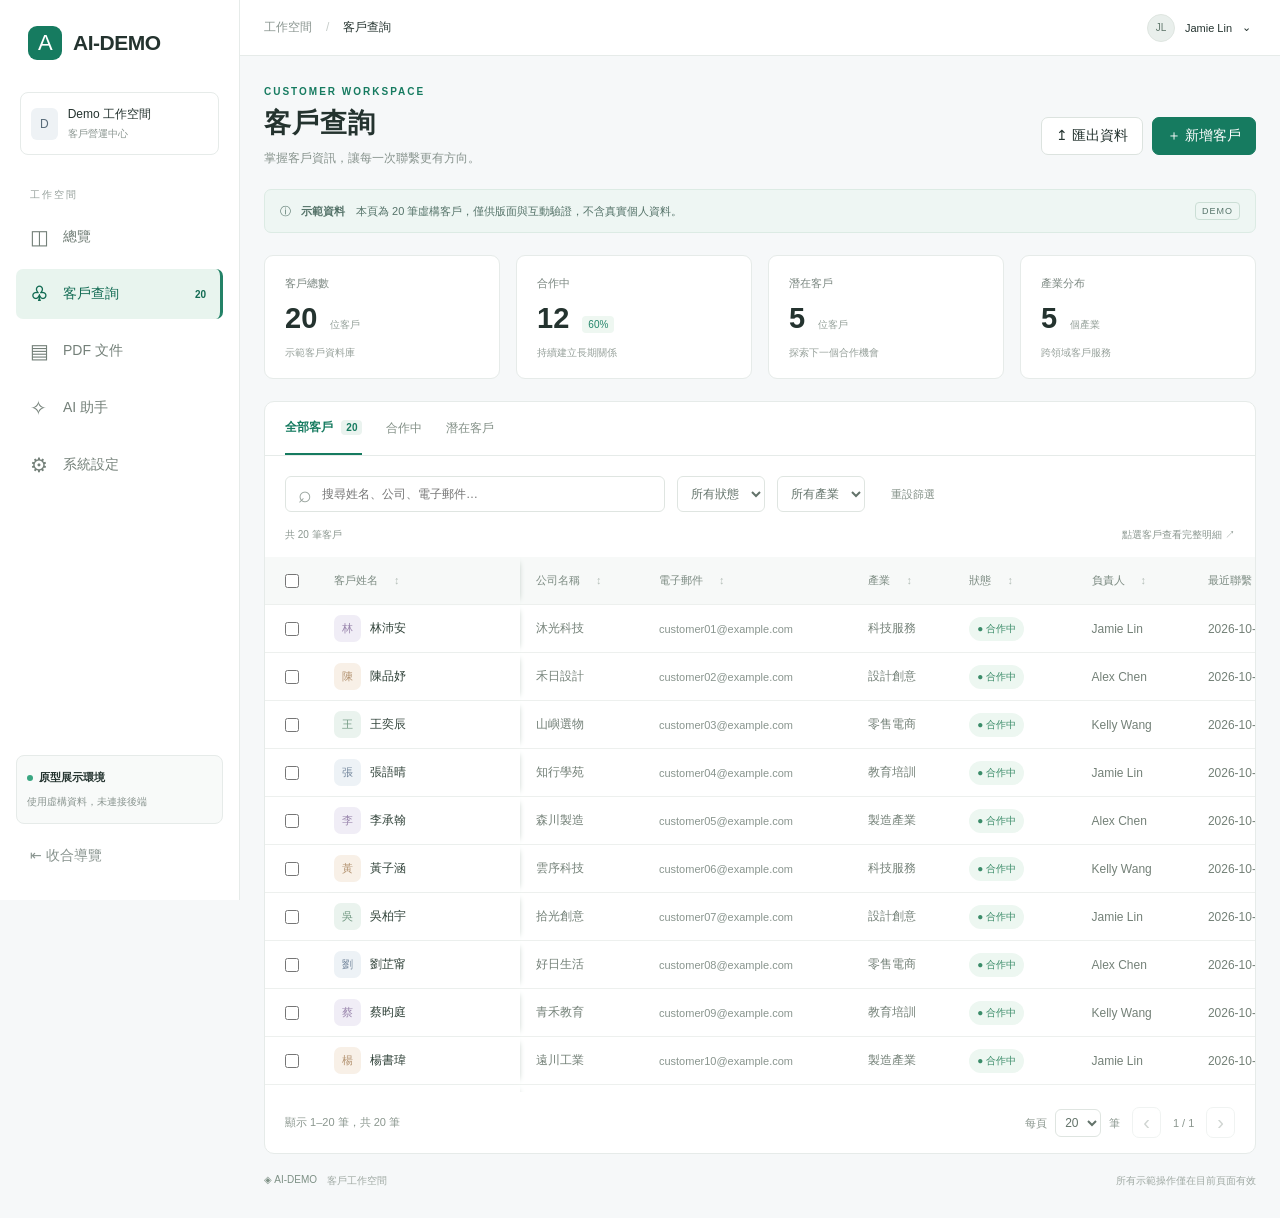
==== index.html @ 4ea50aab "Add AI-DEMO customer workspace" ====
<!doctype html><html lang="zh-Hant"><head><meta charset="UTF-8"><meta name="viewport" content="width=device-width, initial-scale=1"><title>AI-DEMO · 客戶查詢</title><link rel="stylesheet" href="app.css"></head><body>
<a class="skip" href="#main">跳至主要內容</a>
<aside id="sidebar"><a class="brand" href="#"><span class="logo">A</span><b>AI-DEMO</b></a><div class="workspace"><span class="workspace-icon">D</span><span>Demo 工作空間<small>客戶營運中心</small></span></div><p class="nav-label">工作空間</p><nav aria-label="主要功能"><button data-nav="總覽"><span>◫</span><b>總覽</b></button><button data-nav="客戶查詢" class="active" aria-current="page"><span>♧</span><b>客戶查詢</b><small>20</small></button><button data-nav="PDF 文件"><span>▤</span><b>PDF 文件</b></button><button data-nav="AI 助手"><span>✧</span><b>AI 助手</b></button><button data-nav="系統設定"><span>⚙</span><b>系統設定</b></button></nav><div class="side-bottom"><div class="demo-note"><span class="dot"></span><b>原型展示環境</b><p>使用虛構資料，未連接後端</p></div><button id="collapse" aria-label="收合側欄" aria-expanded="true">⇤ <span>收合導覽</span></button></div></aside>
<div class="shell"><header class="toolbar"><div><span class="crumb">工作空間</span><span class="slash">/</span><strong id="current-page">客戶查詢</strong></div><button id="profile" class="profile" aria-label="查看示範帳號"><span class="avatar">JL</span><span>Jamie Lin</span><span>⌄</span></button></header><main id="main" tabindex="-1"><div class="eyebrow">CUSTOMER WORKSPACE</div><section class="page-heading"><div><h1 id="page-title">客戶查詢</h1><p>掌握客戶資訊，讓每一次聯繫更有方向。</p></div><div class="actions"><button id="export">↥ <span>匯出資料</span></button><button class="primary" id="add">＋ 新增客戶</button></div></section>
<div class="notice"><span>ⓘ</span><span><b>示範資料</b>　本頁為 20 筆虛構客戶，僅供版面與互動驗證，不含真實個人資料。</span><span class="badge">DEMO</span></div>
<div id="customer-view"><section class="metrics" aria-label="客戶概況"><div><span>客戶總數</span><strong>20 <small>位客戶</small></strong><p>示範客戶資料庫</p></div><div><span>合作中</span><strong>12 <small class="green">60%</small></strong><p>持續建立長期關係</p></div><div><span>潛在客戶</span><strong>5 <small>位客戶</small></strong><p>探索下一個合作機會</p></div><div><span>產業分布</span><strong>5 <small>個產業</small></strong><p>跨領域客戶服務</p></div></section>
<section class="data-card" aria-label="客戶資料"><div class="tabs" role="tablist" aria-label="客戶分組"><button role="tab" aria-selected="true" data-tab="全部客戶" class="selected">全部客戶 <span>20</span></button><button role="tab" aria-selected="false" data-tab="合作中">合作中</button><button role="tab" aria-selected="false" data-tab="潛在客戶">潛在客戶</button></div><div class="filters"><label class="search"><span>⌕</span><input id="search" type="search" placeholder="搜尋姓名、公司、電子郵件…" aria-label="搜尋客戶"></label><label><span class="sr-only">客戶狀態</span><select id="status"><option value="">所有狀態</option><option>合作中</option><option>潛在客戶</option><option>已暫停</option></select></label><label><span class="sr-only">產業類別</span><select id="industry"><option value="">所有產業</option><option>科技服務</option><option>設計創意</option><option>零售電商</option><option>教育培訓</option><option>製造產業</option></select></label><button id="reset" class="text-button">重設篩選</button></div><div class="result-line"><span id="result-count" role="status"></span><span>點選客戶查看完整明細 ↗</span></div><div class="table-scroll" tabindex="0" role="region" aria-label="可捲動的客戶表格"><table><thead><tr><th class="check"><input id="select-all" type="checkbox" aria-label="選取本頁所有客戶"></th><th class="identity" aria-sort="none"><button data-sort="name">客戶姓名 <span>↕</span></button></th><th aria-sort="none"><button data-sort="company">公司名稱 <span>↕</span></button></th><th aria-sort="none"><button data-sort="email">電子郵件 <span>↕</span></button></th><th aria-sort="none"><button data-sort="industry">產業 <span>↕</span></button></th><th aria-sort="none"><button data-sort="status">狀態 <span>↕</span></button></th><th aria-sort="none"><button data-sort="owner">負責人 <span>↕</span></button></th><th aria-sort="none"><button data-sort="date">最近聯繫 <span>↕</span></button></th></tr></thead><tbody id="rows"></tbody></table></div><footer class="pagination"><span id="page-info"></span><div><label>每頁 <select id="page-size"><option>20</option><option>10</option><option>5</option></select> 筆</label><button id="prev" aria-label="上一頁">‹</button><span id="page-number"></span><button id="next" aria-label="下一頁">›</button></div></footer></section><p class="footnote"><span>◈ AI-DEMO</span> 客戶工作空間 <span>所有示範操作僅在目前頁面有效</span></p></div><section id="other-view" hidden><h2 id="other-title"></h2><p>此功能尚未實作或連接服務。請切換「客戶查詢」體驗資料表格原型。</p></section></main></div>
<dialog id="detail" class="drawer" aria-labelledby="detail-title"><div class="drawer-head"><span>客戶明細 · 虛構資料</span><button data-close="detail" aria-label="關閉客戶明細">✕</button></div><div id="detail-content"></div><div class="drawer-bottom"><button data-close="detail">關閉明細</button><span>唯讀預覽 · 未連接後端</span></div></dialog>
<dialog id="message" aria-labelledby="message-title"><h2 id="message-title"></h2><p id="message-body"></p><button class="primary" data-close="message">知道了</button></dialog><script src="app.js"></script></body></html>
---- app.css ----
:root{font-family:Inter,"Segoe UI","Microsoft JhengHei",sans-serif;color:#24332f;background:#f6f8f9;font-size:14px;--green:#167b60;--border:#e6ebe9}*{box-sizing:border-box}body{margin:0}button,input,select{font:inherit}button,a,input,select{outline-offset:4px}button{cursor:pointer;background:white;border:1px solid #dce3df;border-radius:7px;padding:9px 14px;color:inherit}button:hover{background:#f0f5f3}button:disabled{opacity:.4;cursor:default}a{color:inherit;text-decoration:none}#sidebar{width:240px;position:fixed;inset:0 auto 0 0;background:#fff;border-right:1px solid var(--border);display:flex;flex-direction:column;padding:26px 16px;z-index:5}.brand{display:flex;align-items:center;gap:11px;padding:0 12px;font-size:21px;letter-spacing:-.5px}.logo{background:var(--green);color:white;border-radius:9px;width:34px;height:34px;display:grid;place-items:center;font-size:22px}.workspace{display:flex;gap:10px;align-items:center;margin:32px 4px 23px;padding:13px 10px;border:1px solid var(--border);border-radius:8px;font-size:12px}.workspace-icon{background:#eef2f5;padding:9px;border-radius:6px;color:#596c7a}.workspace small{display:block;color:#8a9590;font-size:10px;margin-top:4px}.nav-label{font-size:10px;letter-spacing:2px;color:#96a09c;padding-left:14px}nav{display:grid;gap:7px}nav button{display:flex;align-items:center;gap:13px;text-align:left;border:0;padding:13px 14px;color:#748079;background:none}nav button span{font-size:20px;width:20px}nav b{font-weight:500}nav small{margin-left:auto;font-size:10px}nav .active{color:#126b53;background:#e8f4ee;font-weight:600;border-right:3px solid #238267}.side-bottom{margin-top:auto}.demo-note{background:#f8faf9;border:1px solid var(--border);border-radius:8px;padding:14px 10px;font-size:11px}.demo-note p{font-size:10px;color:#8a9590;margin-bottom:0}.dot{display:inline-block;width:6px;height:6px;border-radius:50%;background:#39a681;margin-right:6px}#collapse{border:0;color:#8a9590;margin-top:14px;width:100%;text-align:left;background:none}.shell{margin-left:240px;min-width:0}.toolbar{height:56px;background:#fff;border-bottom:1px solid var(--border);display:flex;align-items:center;justify-content:space-between;padding:0 24px;font-size:12px}.crumb{color:#8b9691}.slash{padding:0 14px;color:#c7cdca}.toolbar strong{font-weight:500}.profile{display:flex;align-items:center;gap:10px;border:0;padding:5px;font-size:11px}.avatar{background:#e9efec;border:1px solid #dfe6e1;color:#647a6f;border-radius:50%;width:28px;height:28px;display:inline-grid;place-items:center;font-size:10px}main{padding:30px 24px 20px;max-width:1800px;margin:auto;min-width:0}.eyebrow{font-size:10px;color:var(--green);letter-spacing:2px;font-weight:650}.page-heading{display:flex;justify-content:space-between;align-items:center;margin:8px 0 22px;gap:16px}h1{font-size:27px;letter-spacing:1px;margin:0 0 9px;font-weight:650}.page-heading p{color:#87938d;font-size:12px;margin:0}.actions{display:flex;gap:9px;white-space:nowrap}.primary{background:var(--green);color:#fff;border-color:var(--green)}.primary:hover{background:#11674f}.notice{background:#eef6f3;color:#557369;border:1px solid #dcebe4;border-radius:7px;padding:12px 15px;display:flex;gap:10px;align-items:center;font-size:11px}.badge{margin-left:auto;font-size:9px;border:1px solid #cbded5;padding:3px 6px;border-radius:4px;letter-spacing:1px}.metrics{display:grid;grid-template-columns:repeat(4,minmax(0,1fr));gap:16px;margin:22px 0}.metrics>div{background:white;border:1px solid var(--border);border-radius:9px;padding:18px 20px}.metrics>div>span{color:#7c8882;font-size:11px}.metrics strong{display:block;font-size:29px;font-weight:600;margin:11px 0}.metrics small{font-size:10px;font-weight:400;color:#94a099;margin-left:5px}.metrics .green{color:#24856a;background:#eef7f1;border-radius:4px;padding:3px 6px}.metrics p{font-size:10px;color:#97a19b;margin:0}.data-card{background:#fff;border:1px solid var(--border);border-radius:10px;overflow:hidden;min-width:0}.tabs{display:flex;border-bottom:1px solid var(--border);gap:24px;padding:0 20px}.tabs button{border:0;border-radius:0;background:none;padding:17px 0;color:#839087;font-size:12px}.tabs .selected{color:var(--green);border-bottom:2px solid var(--green);font-weight:600}.tabs span{font-size:10px;background:#eaf3ef;padding:2px 5px;border-radius:4px;margin-left:5px}.filters{display:flex;gap:12px;padding:20px 20px 12px;flex-wrap:wrap}.search{display:flex;align-items:center;gap:10px;border:1px solid #dfe5e1;border-radius:6px;padding:0 12px;flex:1;min-width:180px;max-width:380px}.search span{font-size:23px;color:#98a39d}.search input{border:0;min-width:0;width:100%;padding:10px 0;font-size:12px;background:transparent}select{padding:9px;border:1px solid #dfe5e1;border-radius:6px;background:white;color:#63736a;font-size:12px}.text-button{border:0;color:#849188;font-size:11px}.result-line{display:flex;justify-content:space-between;padding:4px 20px 15px;color:#8b9790;font-size:10px;gap:12px}.table-scroll{overflow:auto;max-height:535px;isolation:isolate}table{width:100%;border-collapse:separate;border-spacing:0;white-space:nowrap;text-align:left;font-size:12px;min-width:1050px}th{background:#f7f9f8;position:sticky;top:0;z-index:2;font-size:11px;font-weight:500;color:#7c8b82}th,td{height:48px;border-bottom:1px solid #edf0ee;padding:0 16px}th button{border:0;background:none;padding:0;font-size:11px;color:inherit}th button span{margin-left:13px;color:#b5bfb9}.check{width:46px;padding:0 16px;position:sticky;left:0;background:white;z-index:1}.identity{position:sticky;left:46px;z-index:1;background:#fff;min-width:160px;box-shadow:4px 0 6px -6px #99aba1}th.check,th.identity{background:#f7f9f8;z-index:3}input[type=checkbox]{accent-color:var(--green);width:14px;height:14px;cursor:pointer}td{color:#748178}td .customer{border:0;background:none;padding:0;display:flex;align-items:center;gap:9px;font-size:12px;color:#304239}.initial{width:27px;height:27px;display:inline-grid;place-items:center;border-radius:7px;background:#edf2f6;color:#72859b;font-size:11px}.tone1{background:#f0edf6;color:#9985ac}.tone2{background:#f8f0e7;color:#b49472}.tone3{background:#eaf3ee;color:#729983}.status{display:inline-block;background:#edf7f1;color:#3b8c69;font-size:10px;border-radius:20px;padding:5px 8px}.status.potential{background:#eef3fa;color:#6487b8}.status.paused{background:#f1f2f3;color:#8b9297}tbody tr{cursor:pointer}tbody tr:hover td,tbody tr.chosen td{background:#f3f8f5}td.email{color:#89958e;font-size:11px}.pagination{display:flex;justify-content:space-between;align-items:center;padding:15px 20px;font-size:11px;color:#8b978f;gap:12px}.pagination>div{display:flex;align-items:center;gap:12px}.pagination button{padding:3px 10px;font-size:20px}.pagination select{padding:5px;margin:0 5px}.footnote{font-size:10px;color:#a0aaa4;display:flex;gap:10px;margin-top:20px}.footnote span:last-child{margin-left:auto}.footnote span:first-child{color:#7e9186}dialog{border:1px solid var(--border);border-radius:12px;padding:28px;max-width:calc(100vw - 24px);color:#304239;box-shadow:0 20px 80px #1b342c22}dialog::backdrop{background:#142e2440}#message{width:440px}#message p{line-height:1.8;color:#7c8b82}.drawer{position:fixed;inset:0 0 0 auto;width:420px;height:100dvh;max-height:100dvh;max-width:100vw;margin:0;border-radius:0;padding:0}.drawer-head{padding:20px 24px;border-bottom:1px solid var(--border);display:flex;justify-content:space-between;align-items:center;color:#8b978f;font-size:12px}.drawer-head button{border:0}#detail-content{padding:30px 24px}.large-initial{font-size:25px;width:60px;height:60px;border-radius:14px;background:#e9f4ed;color:var(--green);display:grid;place-items:center}.drawer h2{margin-bottom:8px}.drawer dl{margin-top:30px}.drawer dt{font-size:11px;color:#98a39d;margin-top:22px}.drawer dd{margin:7px 0;overflow-wrap:anywhere}.drawer-bottom{padding:20px 24px;border-top:1px solid var(--border);display:flex;align-items:center;gap:15px;font-size:10px;color:#8b978f}#other-view{margin-top:24px;background:white;border:1px solid var(--border);padding:28px;border-radius:10px}.sr-only{position:absolute;width:1px;height:1px;overflow:hidden;clip:rect(0,0,0,0)}.skip{position:fixed;top:-60px;z-index:20;background:#fff;padding:10px}.skip:focus{top:0}body.collapsed #sidebar{width:64px;padding:26px 8px}body.collapsed .shell{margin-left:64px}body.collapsed .brand{padding:0 7px}body.collapsed .brand b,body.collapsed .workspace,body.collapsed .nav-label,body.collapsed nav b,body.collapsed nav small,body.collapsed .demo-note,body.collapsed #collapse span{display:none}body.collapsed nav{margin-top:36px}body.collapsed nav button{padding:12px}body.collapsed #collapse{padding:10px}@media(max-width:850px){.metrics{gap:10px}.metrics>div{padding:14px}.page-heading{align-items:flex-start;flex-direction:column}}@media(max-width:650px){#sidebar{width:64px;padding:20px 8px}.shell{margin-left:64px}.brand{padding:0 7px}.brand b,.workspace,.nav-label,nav b,nav small,.demo-note,#collapse{display:none}nav{margin-top:36px}nav button{padding:12px}.toolbar{padding:0 16px}.profile>span:not(.avatar){display:none}main{padding:24px 16px}.metrics{grid-template-columns:repeat(2,minmax(0,1fr))}.metrics strong{font-size:25px}.notice{align-items:flex-start;line-height:1.7}.badge{display:none}.filters{padding:16px;gap:12px}.search{flex-basis:100%;max-width:none}.filters select{max-width:100%}.result-line{padding:0 16px 12px}.result-line>span:last-child{display:none}.pagination{align-items:flex-start;flex-direction:column;padding:14px 16px}.pagination>div{gap:7px}.tabs{gap:16px;padding:0 16px}.footnote{flex-wrap:wrap;line-height:1.7}.footnote span:last-child{margin-left:0}.crumb,.slash{display:none}h1{font-size:24px}.page-heading p{line-height:1.7}.actions button{font-size:12px}} 

[hidden]{display:none!important}:focus-visible{outline:2px solid #167b60;outline-offset:3px}
/* End of stylesheet. */
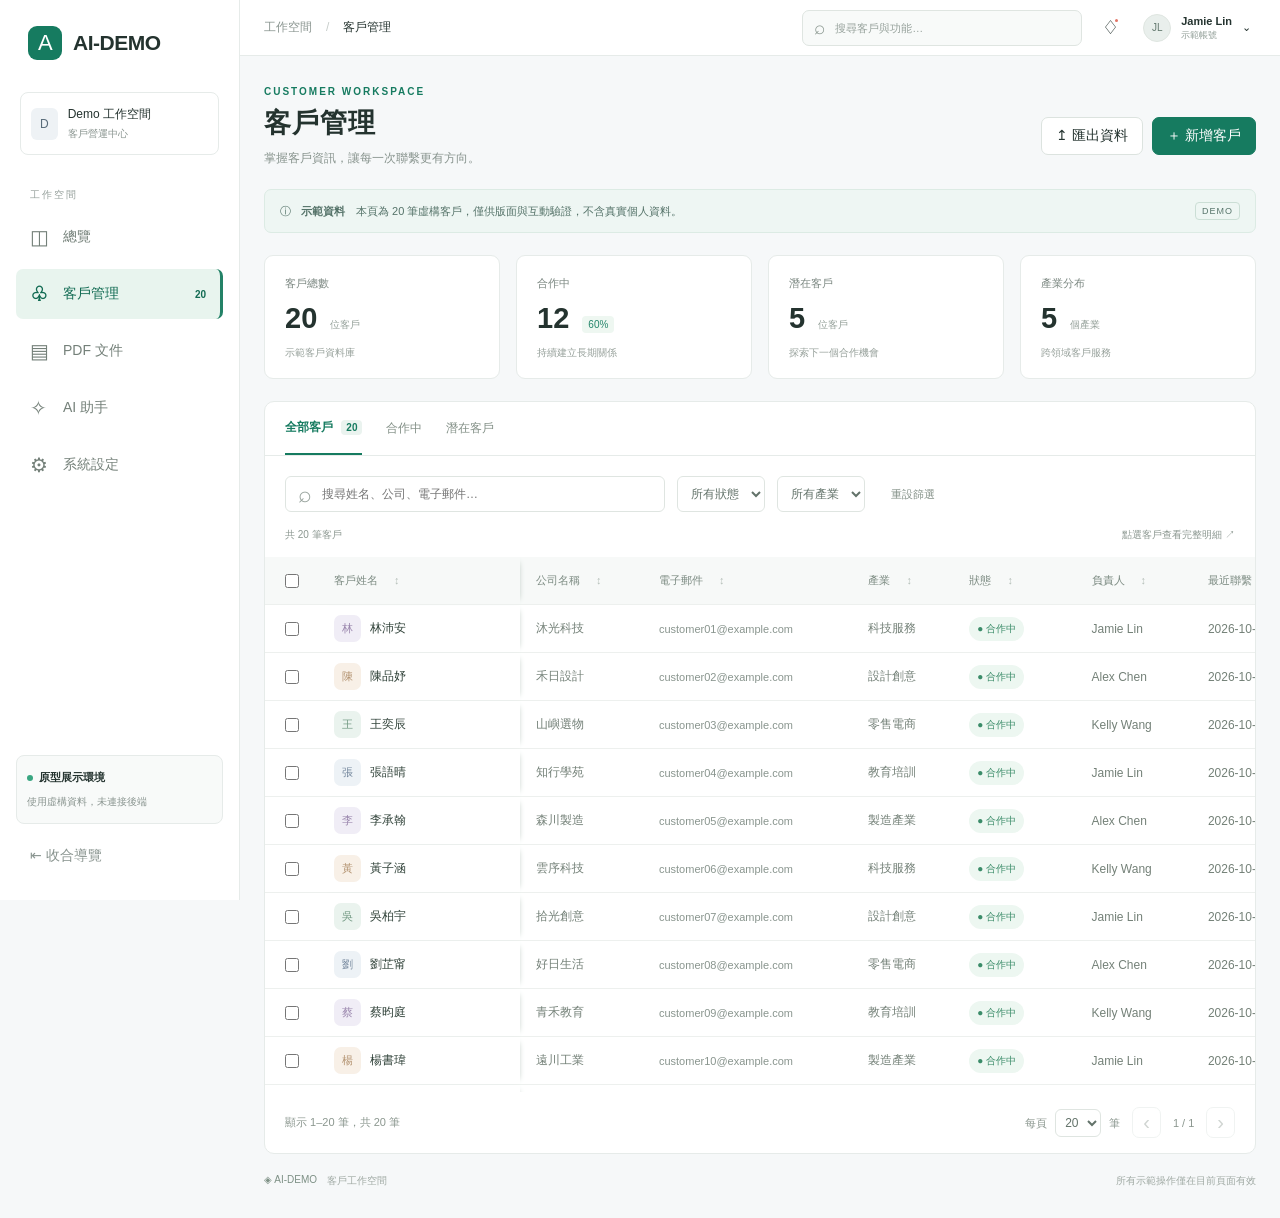
==== commit b4f7c388: "Add customer management toolbar and navigation" ====
--- a/index.html
+++ b/index.html
@@ -1,9 +1,9 @@
-<!doctype html><html lang="zh-Hant"><head><meta charset="UTF-8"><meta name="viewport" content="width=device-width, initial-scale=1"><title>AI-DEMO · 客戶查詢</title><link rel="stylesheet" href="app.css"></head><body>
+<!doctype html><html lang="zh-Hant"><head><meta charset="UTF-8"><meta name="viewport" content="width=device-width, initial-scale=1"><title>AI-DEMO · 客戶管理</title><link rel="stylesheet" href="app.css"></head><body>
 <a class="skip" href="#main">跳至主要內容</a>
-<aside id="sidebar"><a class="brand" href="#"><span class="logo">A</span><b>AI-DEMO</b></a><div class="workspace"><span class="workspace-icon">D</span><span>Demo 工作空間<small>客戶營運中心</small></span></div><p class="nav-label">工作空間</p><nav aria-label="主要功能"><button data-nav="總覽"><span>◫</span><b>總覽</b></button><button data-nav="客戶查詢" class="active" aria-current="page"><span>♧</span><b>客戶查詢</b><small>20</small></button><button data-nav="PDF 文件"><span>▤</span><b>PDF 文件</b></button><button data-nav="AI 助手"><span>✧</span><b>AI 助手</b></button><button data-nav="系統設定"><span>⚙</span><b>系統設定</b></button></nav><div class="side-bottom"><div class="demo-note"><span class="dot"></span><b>原型展示環境</b><p>使用虛構資料，未連接後端</p></div><button id="collapse" aria-label="收合側欄" aria-expanded="true">⇤ <span>收合導覽</span></button></div></aside>
-<div class="shell"><header class="toolbar"><div><span class="crumb">工作空間</span><span class="slash">/</span><strong id="current-page">客戶查詢</strong></div><button id="profile" class="profile" aria-label="查看示範帳號"><span class="avatar">JL</span><span>Jamie Lin</span><span>⌄</span></button></header><main id="main" tabindex="-1"><div class="eyebrow">CUSTOMER WORKSPACE</div><section class="page-heading"><div><h1 id="page-title">客戶查詢</h1><p>掌握客戶資訊，讓每一次聯繫更有方向。</p></div><div class="actions"><button id="export">↥ <span>匯出資料</span></button><button class="primary" id="add">＋ 新增客戶</button></div></section>
+<aside id="sidebar"><a class="brand" href="#"><span class="logo">A</span><b>AI-DEMO</b></a><div class="workspace"><span class="workspace-icon">D</span><span>Demo 工作空間<small>客戶營運中心</small></span></div><p class="nav-label">工作空間</p><nav aria-label="主要功能"><button data-nav="總覽"><span>◫</span><b>總覽</b></button><button data-nav="客戶管理" class="active" aria-current="page"><span>♧</span><b>客戶管理</b><small>20</small></button><button data-nav="PDF 文件"><span>▤</span><b>PDF 文件</b></button><button data-nav="AI 助手"><span>✧</span><b>AI 助手</b></button><button data-nav="系統設定"><span>⚙</span><b>系統設定</b></button></nav><div class="side-bottom"><div class="demo-note"><span class="dot"></span><b>原型展示環境</b><p>使用虛構資料，未連接後端</p></div><button id="collapse" aria-label="收合側欄" aria-expanded="true">⇤ <span>收合導覽</span></button></div></aside>
+<div class="shell"><header class="toolbar"><div class="toolbar-context"><span class="crumb">工作空間</span><span class="slash">/</span><strong id="current-page">客戶管理</strong></div><div class="toolbar-tools"><form id="global-search" role="search"><label class="global-search"><span aria-hidden="true">⌕</span><input id="global-search-input" type="search" placeholder="搜尋客戶與功能…" aria-label="全域搜尋"></label></form><button id="notifications" class="icon-button" aria-label="查看示範通知" title="通知"><span aria-hidden="true">♢</span><i aria-hidden="true"></i></button><button id="profile" class="profile" aria-label="查看示範帳號"><span class="avatar">JL</span><span class="profile-copy"><b>Jamie Lin</b><small>示範帳號</small></span><span aria-hidden="true">⌄</span></button></div></header><main id="main" tabindex="-1"><div class="eyebrow">CUSTOMER WORKSPACE</div><section class="page-heading"><div><h1 id="page-title">客戶管理</h1><p>掌握客戶資訊，讓每一次聯繫更有方向。</p></div><div class="actions"><button id="export">↥ <span>匯出資料</span></button><button class="primary" id="add">＋ 新增客戶</button></div></section>
 <div class="notice"><span>ⓘ</span><span><b>示範資料</b>　本頁為 20 筆虛構客戶，僅供版面與互動驗證，不含真實個人資料。</span><span class="badge">DEMO</span></div>
 <div id="customer-view"><section class="metrics" aria-label="客戶概況"><div><span>客戶總數</span><strong>20 <small>位客戶</small></strong><p>示範客戶資料庫</p></div><div><span>合作中</span><strong>12 <small class="green">60%</small></strong><p>持續建立長期關係</p></div><div><span>潛在客戶</span><strong>5 <small>位客戶</small></strong><p>探索下一個合作機會</p></div><div><span>產業分布</span><strong>5 <small>個產業</small></strong><p>跨領域客戶服務</p></div></section>
-<section class="data-card" aria-label="客戶資料"><div class="tabs" role="tablist" aria-label="客戶分組"><button role="tab" aria-selected="true" data-tab="全部客戶" class="selected">全部客戶 <span>20</span></button><button role="tab" aria-selected="false" data-tab="合作中">合作中</button><button role="tab" aria-selected="false" data-tab="潛在客戶">潛在客戶</button></div><div class="filters"><label class="search"><span>⌕</span><input id="search" type="search" placeholder="搜尋姓名、公司、電子郵件…" aria-label="搜尋客戶"></label><label><span class="sr-only">客戶狀態</span><select id="status"><option value="">所有狀態</option><option>合作中</option><option>潛在客戶</option><option>已暫停</option></select></label><label><span class="sr-only">產業類別</span><select id="industry"><option value="">所有產業</option><option>科技服務</option><option>設計創意</option><option>零售電商</option><option>教育培訓</option><option>製造產業</option></select></label><button id="reset" class="text-button">重設篩選</button></div><div class="result-line"><span id="result-count" role="status"></span><span>點選客戶查看完整明細 ↗</span></div><div class="table-scroll" tabindex="0" role="region" aria-label="可捲動的客戶表格"><table><thead><tr><th class="check"><input id="select-all" type="checkbox" aria-label="選取本頁所有客戶"></th><th class="identity" aria-sort="none"><button data-sort="name">客戶姓名 <span>↕</span></button></th><th aria-sort="none"><button data-sort="company">公司名稱 <span>↕</span></button></th><th aria-sort="none"><button data-sort="email">電子郵件 <span>↕</span></button></th><th aria-sort="none"><button data-sort="industry">產業 <span>↕</span></button></th><th aria-sort="none"><button data-sort="status">狀態 <span>↕</span></button></th><th aria-sort="none"><button data-sort="owner">負責人 <span>↕</span></button></th><th aria-sort="none"><button data-sort="date">最近聯繫 <span>↕</span></button></th></tr></thead><tbody id="rows"></tbody></table></div><footer class="pagination"><span id="page-info"></span><div><label>每頁 <select id="page-size"><option>20</option><option>10</option><option>5</option></select> 筆</label><button id="prev" aria-label="上一頁">‹</button><span id="page-number"></span><button id="next" aria-label="下一頁">›</button></div></footer></section><p class="footnote"><span>◈ AI-DEMO</span> 客戶工作空間 <span>所有示範操作僅在目前頁面有效</span></p></div><section id="other-view" hidden><h2 id="other-title"></h2><p>此功能尚未實作或連接服務。請切換「客戶查詢」體驗資料表格原型。</p></section></main></div>
+<section class="data-card" aria-label="客戶資料"><div class="tabs" role="tablist" aria-label="客戶分組"><button role="tab" aria-selected="true" data-tab="全部客戶" class="selected">全部客戶 <span>20</span></button><button role="tab" aria-selected="false" data-tab="合作中">合作中</button><button role="tab" aria-selected="false" data-tab="潛在客戶">潛在客戶</button></div><div class="filters"><label class="search"><span>⌕</span><input id="search" type="search" placeholder="搜尋姓名、公司、電子郵件…" aria-label="搜尋客戶"></label><label><span class="sr-only">客戶狀態</span><select id="status"><option value="">所有狀態</option><option>合作中</option><option>潛在客戶</option><option>已暫停</option></select></label><label><span class="sr-only">產業類別</span><select id="industry"><option value="">所有產業</option><option>科技服務</option><option>設計創意</option><option>零售電商</option><option>教育培訓</option><option>製造產業</option></select></label><button id="reset" class="text-button">重設篩選</button></div><div class="result-line"><span id="result-count" role="status"></span><span>點選客戶查看完整明細 ↗</span></div><div class="table-scroll" tabindex="0" role="region" aria-label="可捲動的客戶表格"><table><thead><tr><th class="check"><input id="select-all" type="checkbox" aria-label="選取本頁所有客戶"></th><th class="identity" aria-sort="none"><button data-sort="name">客戶姓名 <span>↕</span></button></th><th aria-sort="none"><button data-sort="company">公司名稱 <span>↕</span></button></th><th aria-sort="none"><button data-sort="email">電子郵件 <span>↕</span></button></th><th aria-sort="none"><button data-sort="industry">產業 <span>↕</span></button></th><th aria-sort="none"><button data-sort="status">狀態 <span>↕</span></button></th><th aria-sort="none"><button data-sort="owner">負責人 <span>↕</span></button></th><th aria-sort="none"><button data-sort="date">最近聯繫 <span>↕</span></button></th></tr></thead><tbody id="rows"></tbody></table></div><footer class="pagination"><span id="page-info"></span><div><label>每頁 <select id="page-size"><option>20</option><option>10</option><option>5</option></select> 筆</label><button id="prev" aria-label="上一頁">‹</button><span id="page-number"></span><button id="next" aria-label="下一頁">›</button></div></footer></section><p class="footnote"><span>◈ AI-DEMO</span> 客戶工作空間 <span>所有示範操作僅在目前頁面有效</span></p></div><section id="other-view" hidden><h2 id="other-title"></h2><p>此功能尚未實作或連接服務。請切換「客戶管理」體驗資料表格原型。</p></section></main></div>
 <dialog id="detail" class="drawer" aria-labelledby="detail-title"><div class="drawer-head"><span>客戶明細 · 虛構資料</span><button data-close="detail" aria-label="關閉客戶明細">✕</button></div><div id="detail-content"></div><div class="drawer-bottom"><button data-close="detail">關閉明細</button><span>唯讀預覽 · 未連接後端</span></div></dialog>
-<dialog id="message" aria-labelledby="message-title"><h2 id="message-title"></h2><p id="message-body"></p><button class="primary" data-close="message">知道了</button></dialog><script src="app.js"></script></body></html>
+<dialog id="message" aria-labelledby="message-title"><h2 id="message-title"></h2><p id="message-body"></p><button class="primary" data-close="message">知道了</button></dialog><script src="app.js"></script><script src="toolbar.js"></script></body></html>
--- a/app.css
+++ b/app.css
@@ -2,3 +2,6 @@
 
 [hidden]{display:none!important}:focus-visible{outline:2px solid #167b60;outline-offset:3px}
 /* End of stylesheet. */
+.toolbar-context{white-space:nowrap}.toolbar-tools{display:flex;align-items:center;justify-content:flex-end;gap:10px;min-width:0}.toolbar-tools form{width:min(280px,28vw);min-width:160px}.global-search{height:36px;display:flex;align-items:center;gap:8px;padding:0 11px;border:1px solid #dfe5e1;border-radius:7px;background:#f8faf9;color:#8b9891}.global-search:focus-within{border-color:#70a895;box-shadow:0 0 0 3px #167b6012;background:#fff}.global-search span{font-size:19px}.global-search input{border:0;background:transparent;width:100%;min-width:0;font-size:11px;color:#304239}.global-search input::placeholder{color:#98a39d}.icon-button{position:relative;width:36px;height:36px;padding:0;display:grid;place-items:center;border-color:transparent;background:transparent;font-size:19px}.icon-button i{position:absolute;right:7px;top:6px;width:7px;height:7px;border-radius:50%;background:#e27466;border:2px solid #fff}.profile-copy{display:grid;text-align:left;line-height:1.2}.profile-copy b{font-size:11px;font-weight:600}.profile-copy small{font-size:9px;color:#93a099;margin-top:2px}
+@media(max-width:850px){.toolbar-tools form{width:min(230px,30vw)}.profile-copy{display:none}}
+@media(max-width:650px){.toolbar{gap:8px}.toolbar-context{display:none}.toolbar-tools{width:100%}.toolbar-tools form{width:auto;min-width:0;flex:1}.global-search{width:100%}.profile{padding:3px}.icon-button{flex:0 0 34px}}
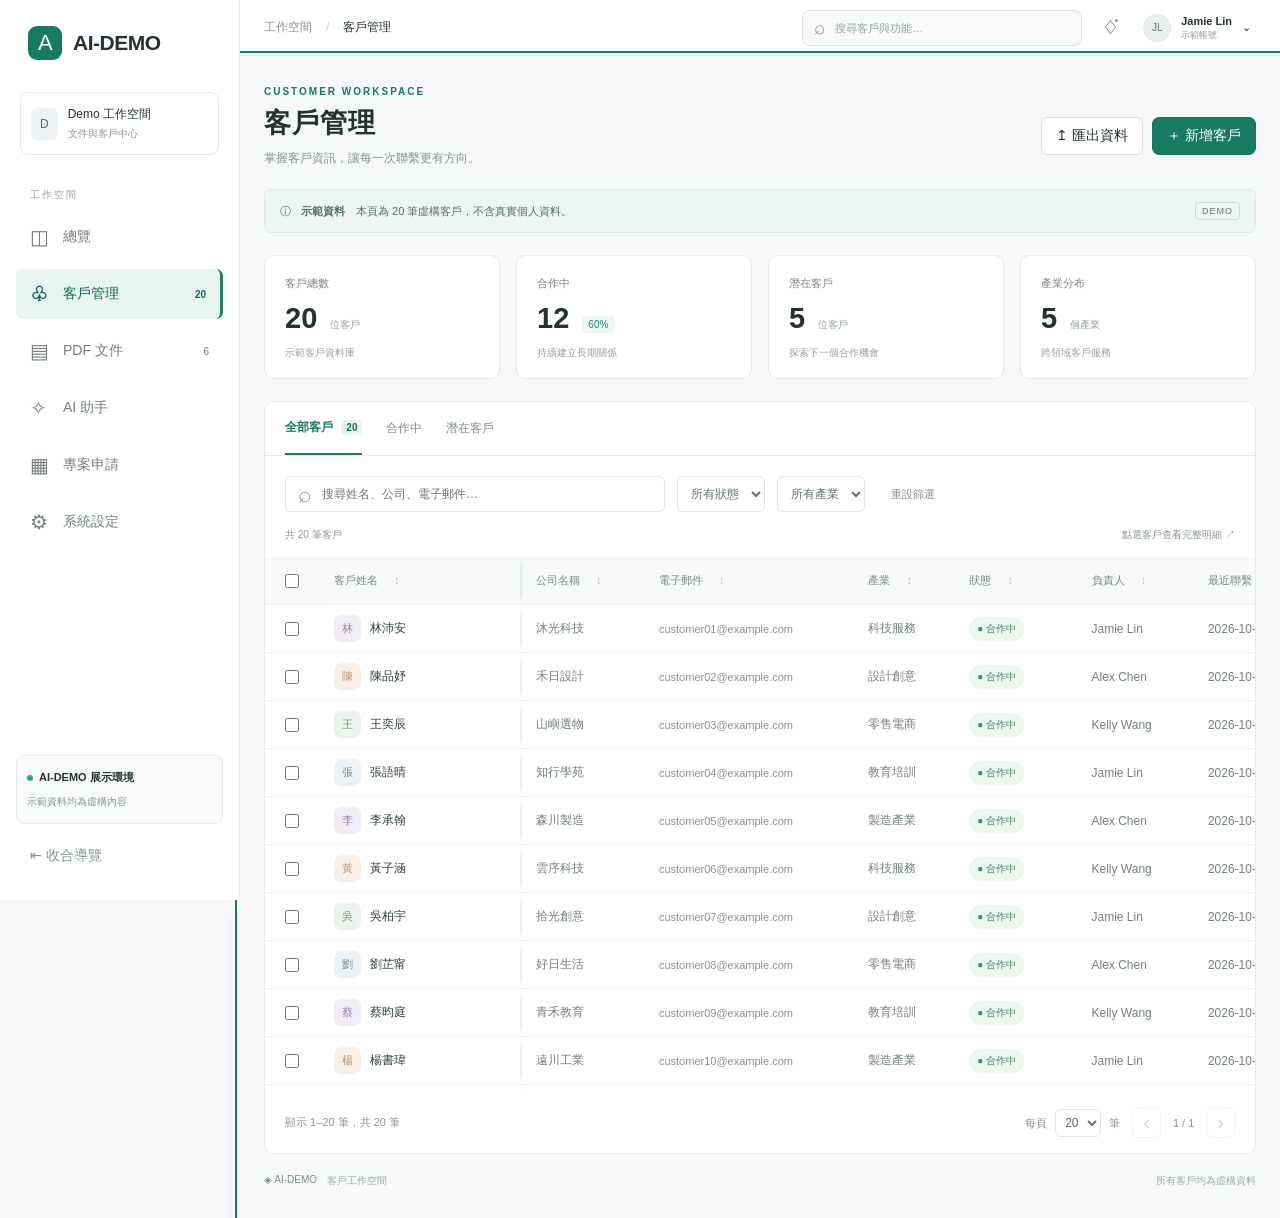
==== commit 861f3995: "feat: complete workspace navigation content" ====
--- a/index.html
+++ b/index.html
@@ -1,9 +1,50 @@
-<!doctype html><html lang="zh-Hant"><head><meta charset="UTF-8"><meta name="viewport" content="width=device-width, initial-scale=1"><title>AI-DEMO · 客戶管理</title><link rel="stylesheet" href="app.css"></head><body>
+<!doctype html>
+<html lang="zh-Hant">
+<head><meta charset="UTF-8"><meta name="viewport" content="width=device-width, initial-scale=1"><title>AI-DEMO · 工作空間</title><link rel="stylesheet" href="app.css"></head>
+<body>
 <a class="skip" href="#main">跳至主要內容</a>
-<aside id="sidebar"><a class="brand" href="#"><span class="logo">A</span><b>AI-DEMO</b></a><div class="workspace"><span class="workspace-icon">D</span><span>Demo 工作空間<small>客戶營運中心</small></span></div><p class="nav-label">工作空間</p><nav aria-label="主要功能"><button data-nav="總覽"><span>◫</span><b>總覽</b></button><button data-nav="客戶管理" class="active" aria-current="page"><span>♧</span><b>客戶管理</b><small>20</small></button><button data-nav="PDF 文件"><span>▤</span><b>PDF 文件</b></button><button data-nav="AI 助手"><span>✧</span><b>AI 助手</b></button><button data-nav="系統設定"><span>⚙</span><b>系統設定</b></button></nav><div class="side-bottom"><div class="demo-note"><span class="dot"></span><b>原型展示環境</b><p>使用虛構資料，未連接後端</p></div><button id="collapse" aria-label="收合側欄" aria-expanded="true">⇤ <span>收合導覽</span></button></div></aside>
-<div class="shell"><header class="toolbar"><div class="toolbar-context"><span class="crumb">工作空間</span><span class="slash">/</span><strong id="current-page">客戶管理</strong></div><div class="toolbar-tools"><form id="global-search" role="search"><label class="global-search"><span aria-hidden="true">⌕</span><input id="global-search-input" type="search" placeholder="搜尋客戶與功能…" aria-label="全域搜尋"></label></form><button id="notifications" class="icon-button" aria-label="查看示範通知" title="通知"><span aria-hidden="true">♢</span><i aria-hidden="true"></i></button><button id="profile" class="profile" aria-label="查看示範帳號"><span class="avatar">JL</span><span class="profile-copy"><b>Jamie Lin</b><small>示範帳號</small></span><span aria-hidden="true">⌄</span></button></div></header><main id="main" tabindex="-1"><div class="eyebrow">CUSTOMER WORKSPACE</div><section class="page-heading"><div><h1 id="page-title">客戶管理</h1><p>掌握客戶資訊，讓每一次聯繫更有方向。</p></div><div class="actions"><button id="export">↥ <span>匯出資料</span></button><button class="primary" id="add">＋ 新增客戶</button></div></section>
-<div class="notice"><span>ⓘ</span><span><b>示範資料</b>　本頁為 20 筆虛構客戶，僅供版面與互動驗證，不含真實個人資料。</span><span class="badge">DEMO</span></div>
-<div id="customer-view"><section class="metrics" aria-label="客戶概況"><div><span>客戶總數</span><strong>20 <small>位客戶</small></strong><p>示範客戶資料庫</p></div><div><span>合作中</span><strong>12 <small class="green">60%</small></strong><p>持續建立長期關係</p></div><div><span>潛在客戶</span><strong>5 <small>位客戶</small></strong><p>探索下一個合作機會</p></div><div><span>產業分布</span><strong>5 <small>個產業</small></strong><p>跨領域客戶服務</p></div></section>
-<section class="data-card" aria-label="客戶資料"><div class="tabs" role="tablist" aria-label="客戶分組"><button role="tab" aria-selected="true" data-tab="全部客戶" class="selected">全部客戶 <span>20</span></button><button role="tab" aria-selected="false" data-tab="合作中">合作中</button><button role="tab" aria-selected="false" data-tab="潛在客戶">潛在客戶</button></div><div class="filters"><label class="search"><span>⌕</span><input id="search" type="search" placeholder="搜尋姓名、公司、電子郵件…" aria-label="搜尋客戶"></label><label><span class="sr-only">客戶狀態</span><select id="status"><option value="">所有狀態</option><option>合作中</option><option>潛在客戶</option><option>已暫停</option></select></label><label><span class="sr-only">產業類別</span><select id="industry"><option value="">所有產業</option><option>科技服務</option><option>設計創意</option><option>零售電商</option><option>教育培訓</option><option>製造產業</option></select></label><button id="reset" class="text-button">重設篩選</button></div><div class="result-line"><span id="result-count" role="status"></span><span>點選客戶查看完整明細 ↗</span></div><div class="table-scroll" tabindex="0" role="region" aria-label="可捲動的客戶表格"><table><thead><tr><th class="check"><input id="select-all" type="checkbox" aria-label="選取本頁所有客戶"></th><th class="identity" aria-sort="none"><button data-sort="name">客戶姓名 <span>↕</span></button></th><th aria-sort="none"><button data-sort="company">公司名稱 <span>↕</span></button></th><th aria-sort="none"><button data-sort="email">電子郵件 <span>↕</span></button></th><th aria-sort="none"><button data-sort="industry">產業 <span>↕</span></button></th><th aria-sort="none"><button data-sort="status">狀態 <span>↕</span></button></th><th aria-sort="none"><button data-sort="owner">負責人 <span>↕</span></button></th><th aria-sort="none"><button data-sort="date">最近聯繫 <span>↕</span></button></th></tr></thead><tbody id="rows"></tbody></table></div><footer class="pagination"><span id="page-info"></span><div><label>每頁 <select id="page-size"><option>20</option><option>10</option><option>5</option></select> 筆</label><button id="prev" aria-label="上一頁">‹</button><span id="page-number"></span><button id="next" aria-label="下一頁">›</button></div></footer></section><p class="footnote"><span>◈ AI-DEMO</span> 客戶工作空間 <span>所有示範操作僅在目前頁面有效</span></p></div><section id="other-view" hidden><h2 id="other-title"></h2><p>此功能尚未實作或連接服務。請切換「客戶管理」體驗資料表格原型。</p></section></main></div>
+<aside id="sidebar">
+  <a class="brand" href="#"><span class="logo">A</span><b>AI-DEMO</b></a>
+  <div class="workspace"><span class="workspace-icon">D</span><span>Demo 工作空間<small>文件與客戶中心</small></span></div>
+  <p class="nav-label">工作空間</p>
+  <nav aria-label="主要功能">
+    <button data-nav="總覽" data-view="dashboard"><span>◫</span><b>總覽</b></button>
+    <button data-nav="客戶管理" data-view="customers" class="active" aria-current="page"><span>♧</span><b>客戶管理</b><small>20</small></button>
+    <button data-nav="PDF 文件" data-view="documents"><span>▤</span><b>PDF 文件</b><small>6</small></button>
+    <button data-nav="AI 助手" data-view="assistant"><span>✧</span><b>AI 助手</b></button>
+    <a href="/modules/03.05/" title="專案申請"><span>▦</span><b>專案申請</b></a>
+    <button data-nav="系統設定" data-view="settings"><span>⚙</span><b>系統設定</b></button>
+  </nav>
+  <div class="side-bottom"><div class="demo-note"><span class="dot"></span><b>AI-DEMO 展示環境</b><p>示範資料均為虛構內容</p></div><button id="collapse" aria-label="收合側欄" aria-expanded="true">⇤ <span>收合導覽</span></button></div>
+</aside>
+<div class="shell">
+  <header class="toolbar"><div class="toolbar-context"><span class="crumb">工作空間</span><span class="slash">/</span><strong id="current-page">客戶管理</strong></div><div class="toolbar-tools"><form id="global-search" role="search"><label class="global-search"><span aria-hidden="true">⌕</span><input id="global-search-input" type="search" placeholder="搜尋客戶與功能…" aria-label="全域搜尋"></label></form><button id="notifications" class="icon-button" aria-label="查看示範通知" title="通知"><span aria-hidden="true">♢</span><i aria-hidden="true"></i></button><button id="profile" class="profile" aria-label="查看示範帳號"><span class="avatar">JL</span><span class="profile-copy"><b>Jamie Lin</b><small>示範帳號</small></span><span aria-hidden="true">⌄</span></button></div></header>
+  <main id="main" tabindex="-1">
+    <div class="eyebrow" id="page-eyebrow">CUSTOMER WORKSPACE</div>
+    <section class="page-heading"><div><h1 id="page-title">客戶管理</h1><p id="page-description">掌握客戶資訊，讓每一次聯繫更有方向。</p></div><div class="actions"><button id="export">↥ <span>匯出資料</span></button><button class="primary" id="add">＋ 新增客戶</button></div></section>
+    <div class="notice"><span>ⓘ</span><span id="notice-copy"><b>示範資料</b>　本頁為 20 筆虛構客戶，僅供版面與互動驗證，不含真實個人資料。</span><span class="badge">DEMO</span></div>
+    <section id="customer-view" class="workspace-view">
+      <section class="metrics" aria-label="客戶概況"><div><span>客戶總數</span><strong>20 <small>位客戶</small></strong><p>示範客戶資料庫</p></div><div><span>合作中</span><strong>12 <small class="green">60%</small></strong><p>持續建立長期關係</p></div><div><span>潛在客戶</span><strong>5 <small>位客戶</small></strong><p>探索下一個合作機會</p></div><div><span>產業分布</span><strong>5 <small>個產業</small></strong><p>跨領域客戶服務</p></div></section>
+      <section class="data-card" aria-label="客戶資料"><div class="tabs" role="tablist" aria-label="客戶分組"><button role="tab" aria-selected="true" data-tab="全部客戶" class="selected">全部客戶 <span>20</span></button><button role="tab" aria-selected="false" data-tab="合作中">合作中</button><button role="tab" aria-selected="false" data-tab="潛在客戶">潛在客戶</button></div><div class="filters"><label class="search"><span>⌕</span><input id="search" type="search" placeholder="搜尋姓名、公司、電子郵件…" aria-label="搜尋客戶"></label><label><span class="sr-only">客戶狀態</span><select id="status"><option value="">所有狀態</option><option>合作中</option><option>潛在客戶</option><option>已暫停</option></select></label><label><span class="sr-only">產業類別</span><select id="industry"><option value="">所有產業</option><option>科技服務</option><option>設計創意</option><option>零售電商</option><option>教育培訓</option><option>製造產業</option></select></label><button id="reset" class="text-button">重設篩選</button></div><div class="result-line"><span id="result-count" role="status"></span><span>點選客戶查看完整明細 ↗</span></div><div class="table-scroll" tabindex="0" role="region" aria-label="可捲動的客戶表格"><table><thead><tr><th class="check"><input id="select-all" type="checkbox" aria-label="選取本頁所有客戶"></th><th class="identity" aria-sort="none"><button data-sort="name">客戶姓名 <span>↕</span></button></th><th aria-sort="none"><button data-sort="company">公司名稱 <span>↕</span></button></th><th aria-sort="none"><button data-sort="email">電子郵件 <span>↕</span></button></th><th aria-sort="none"><button data-sort="industry">產業 <span>↕</span></button></th><th aria-sort="none"><button data-sort="status">狀態 <span>↕</span></button></th><th aria-sort="none"><button data-sort="owner">負責人 <span>↕</span></button></th><th aria-sort="none"><button data-sort="date">最近聯繫 <span>↕</span></button></th></tr></thead><tbody id="rows"></tbody></table></div><footer class="pagination"><span id="page-info"></span><div><label>每頁 <select id="page-size"><option>20</option><option>10</option><option>5</option></select> 筆</label><button id="prev" aria-label="上一頁">‹</button><span id="page-number"></span><button id="next" aria-label="下一頁">›</button></div></footer></section>
+      <p class="footnote"><span>◈ AI-DEMO</span> 客戶工作空間 <span>所有客戶均為虛構資料</span></p>
+    </section>
+    <section id="dashboard-view" class="workspace-view" hidden>
+      <div class="overview-grid"><article><span>客戶紀錄</span><strong>20</strong><p>12 位合作中</p><button data-jump="customers">查看客戶</button></article><article><span>PDF 文件</span><strong>6</strong><p>共 148 頁虛構文件</p><button data-jump="documents">管理文件</button></article><article><span>本週問答</span><strong id="question-count">0</strong><p>僅儲存在此瀏覽器</p><button data-jump="assistant">開啟助手</button></article><article><span>專案申請</span><strong>03.05</strong><p>PostgreSQL 持久化模組</p><a class="card-link" href="/modules/03.05/">開啟申請管理</a></article></div>
+      <div class="overview-panels"><article class="panel"><h2>最近活動</h2><ul class="timeline"><li><b>文件分析摘要已準備</b><span>產品需求規格書 · 虛構範例</span><time>今天 10:20</time></li><li><b>客戶狀態已整理</b><span>12 位合作中、5 位潛在客戶</span><time>昨天 16:40</time></li><li><b>專案申請模組上線</b><span>支援新增、修改、刪除與版本衝突</span><time>10 月 20 日</time></li></ul></article><article class="panel"><h2>快速開始</h2><div class="quick-grid"><button data-jump="documents">▤ 瀏覽 PDF 文件</button><button data-jump="assistant">✧ 詢問 AI 助手</button><button data-jump="customers">♧ 搜尋客戶</button><a href="/modules/03.05/">▦ 建立專案申請</a></div></article></div>
+    </section>
+    <section id="documents-view" class="workspace-view" hidden>
+      <div class="view-toolbar"><label class="search"><span>⌕</span><input id="document-search" type="search" placeholder="搜尋文件名稱或分類…" aria-label="搜尋 PDF 文件"></label><select id="document-category" aria-label="文件分類"><option value="">所有分類</option><option>產品</option><option>合約</option><option>研究</option><option>營運</option></select><button id="document-reset">重設</button></div>
+      <div class="document-layout"><article class="panel document-list"><div class="section-title"><div><h2>文件資料庫</h2><p id="document-count" role="status"></p></div><span class="demo-chip">虛構 PDF</span></div><div id="document-rows"></div></article><aside class="panel document-preview" id="document-preview"><p class="empty-state">選擇文件即可查看示範摘要與資訊。</p></aside></div>
+    </section>
+    <section id="assistant-view" class="workspace-view" hidden>
+      <div class="assistant-layout"><aside class="panel source-panel"><h2>問答來源</h2><label><input type="checkbox" value="產品需求規格書" checked> 產品需求規格書</label><label><input type="checkbox" value="服務合約範本" checked> 服務合約範本</label><label><input type="checkbox" value="市場研究摘要"> 市場研究摘要</label><p>回答僅使用上方虛構文件，不會傳送至外部 AI。</p></aside><article class="panel chat-panel"><div id="chat-log" aria-live="polite"><div class="chat assistant"><b>AI-DEMO 助手</b><p>請選擇快速問題，或輸入你想從示範文件中查找的內容。</p></div></div><div class="quick-prompts"><button>整理文件重點</button><button>合約付款條件是什麼？</button><button>列出主要風險</button></div><form id="chat-form"><label class="sr-only" for="chat-input">詢問文件</label><input id="chat-input" placeholder="輸入問題…" maxlength="300"><button class="primary">送出</button></form></article></div>
+    </section>
+    <section id="settings-view" class="workspace-view" hidden>
+      <div class="settings-grid"><article class="panel"><h2>介面偏好</h2><label class="setting-row"><span><b>緊湊表格</b><small>降低客戶資料列高度</small></span><input id="compact-setting" type="checkbox"></label><label class="setting-row"><span><b>預設收合側欄</b><small>下次開啟沿用目前選擇</small></span><input id="collapse-setting" type="checkbox"></label><label class="setting-row"><span><b>顯示 Demo 提示</b><small>保留虛構資料的醒目說明</small></span><input id="notice-setting" type="checkbox" checked></label></article><article class="panel"><h2>工作空間</h2><label class="setting-field">每頁客戶筆數<select id="default-page-size"><option value="20">20 筆</option><option value="10">10 筆</option><option value="5">5 筆</option></select></label><label class="setting-field">介面語言<select><option>繁體中文</option></select></label><div class="setting-actions"><button id="reset-settings">恢復預設</button><button id="save-settings" class="primary">儲存到此瀏覽器</button></div><p id="settings-status" role="status"></p></article><article class="panel full-span"><h2>資料與服務狀態</h2><div class="service-grid"><span><i class="service-ok"></i><b>客戶 Demo</b><small>前端虛構資料</small></span><span><i class="service-ok"></i><b>03.05 申請</b><small>PostgreSQL 已連線</small></span><span><i class="service-demo"></i><b>PDF／AI</b><small>本機示範互動</small></span></div></article></div>
+    </section>
+  </main>
+</div>
 <dialog id="detail" class="drawer" aria-labelledby="detail-title"><div class="drawer-head"><span>客戶明細 · 虛構資料</span><button data-close="detail" aria-label="關閉客戶明細">✕</button></div><div id="detail-content"></div><div class="drawer-bottom"><button data-close="detail">關閉明細</button><span>唯讀預覽 · 未連接後端</span></div></dialog>
-<dialog id="message" aria-labelledby="message-title"><h2 id="message-title"></h2><p id="message-body"></p><button class="primary" data-close="message">知道了</button></dialog><script src="app.js"></script><script src="toolbar.js"></script></body></html>
+<dialog id="message" aria-labelledby="message-title"><h2 id="message-title"></h2><p id="message-body"></p><button class="primary" data-close="message">知道了</button></dialog>
+<script src="app.js"></script><script src="toolbar.js"></script>
+</body></html>
--- a/app.css
+++ b/app.css
@@ -2,6 +2,10 @@
 
 [hidden]{display:none!important}:focus-visible{outline:2px solid #167b60;outline-offset:3px}
 /* End of stylesheet. */
+.workspace-view{min-width:0}.panel{background:#fff;border:1px solid var(--border);border-radius:10px;padding:22px;min-width:0}.panel h2{font-size:16px;margin:0 0 18px}.panel h3{font-size:12px;margin:24px 0 8px}nav a{display:flex;align-items:center;gap:13px;text-align:left;border:0;border-radius:7px;padding:13px 14px;color:#748079;background:none}nav a:hover{background:#f0f5f3}nav a span{font-size:20px;width:20px}nav a b{font-weight:500}.overview-grid{display:grid;grid-template-columns:repeat(4,minmax(0,1fr));gap:16px;margin:22px 0}.overview-grid article{background:#fff;border:1px solid var(--border);border-radius:10px;padding:20px}.overview-grid article>span{font-size:11px;color:#7c8882}.overview-grid strong{display:block;font-size:30px;margin:10px 0 5px}.overview-grid p{font-size:10px;color:#8a9790;min-height:16px}.overview-grid button,.card-link{display:inline-block;margin-top:8px;color:var(--green);border:0;padding:0;background:none;font-size:11px}.overview-panels{display:grid;grid-template-columns:1.35fr 1fr;gap:16px}.timeline{list-style:none;padding:0;margin:0}.timeline li{display:grid;grid-template-columns:1fr auto;gap:5px 15px;padding:14px 0;border-bottom:1px solid #edf1ef}.timeline li:last-child{border:0}.timeline b{font-size:12px}.timeline span{font-size:10px;color:#87938d}.timeline time{grid-column:2;grid-row:1/3;color:#9aa49f;font-size:9px}.quick-grid{display:grid;grid-template-columns:1fr 1fr;gap:10px}.quick-grid button,.quick-grid a{border:1px solid var(--border);border-radius:8px;padding:16px;text-align:left;background:#f9fbfa;font-size:11px}.view-toolbar{display:flex;gap:12px;margin:22px 0 16px;flex-wrap:wrap}.view-toolbar .search{background:#fff;max-width:440px;height:40px}.document-layout{display:grid;grid-template-columns:minmax(0,1.45fr) minmax(300px,.8fr);gap:16px;align-items:start}.section-title{display:flex;justify-content:space-between;align-items:flex-start}.section-title h2{margin-bottom:6px}.section-title p{margin:0;color:#8a9690;font-size:10px}.demo-chip{display:inline-block;background:#e8f4ee;color:var(--green);border-radius:20px;padding:5px 8px;font-size:9px}.document-row{width:100%;display:grid;grid-template-columns:auto minmax(0,1fr) auto auto;align-items:center;gap:12px;border:0;border-top:1px solid #edf1ef;border-radius:0;text-align:left;padding:14px 6px}.document-row:hover,.document-row.selected{background:#f2f8f5}.document-row>span:nth-child(2){display:grid;gap:5px;min-width:0}.document-row b{white-space:nowrap;overflow:hidden;text-overflow:ellipsis;font-size:12px}.document-row small{color:#8c9891;font-size:9px}.document-row em{font-style:normal;color:var(--green);background:#eaf5ef;border-radius:15px;padding:5px 8px;font-size:9px}.document-row i{font-style:normal;font-size:18px;color:#9aa59f}.pdf-icon{display:grid;place-items:center;width:36px;height:42px;border-radius:6px;background:#f8eded;color:#ae5858;font-size:9px;font-weight:700}.document-preview{position:sticky;top:72px}.document-preview>p{line-height:1.8;color:#64766e}.document-preview ul{padding-left:18px;color:#64766e;line-height:1.8;font-size:11px}.preview-meta{font-size:10px!important;color:#8c9891!important}.empty-state{color:#8b9790;text-align:center;padding:50px 12px;line-height:1.8}.assistant-layout{display:grid;grid-template-columns:260px minmax(0,1fr);gap:16px;margin-top:22px}.source-panel label{display:flex;grid-template-columns:auto 1fr;gap:8px;align-items:center;padding:10px 0;font-weight:500}.source-panel input{width:auto}.source-panel p{font-size:10px;line-height:1.7;color:#8a9690;border-top:1px solid var(--border);padding-top:15px}.chat-panel{padding:0;overflow:hidden}.chat-panel #chat-log{height:390px;overflow:auto;padding:22px;background:#fbfcfc}.chat{max-width:75%;padding:12px 14px;border-radius:10px;margin-bottom:12px;background:#eaf4f0}.chat.user{margin-left:auto;background:#eef2f7}.chat b{font-size:10px}.chat p{margin:6px 0 0;line-height:1.7;font-size:12px}.chat small{display:block;margin-top:8px;color:#71817a;font-size:9px}.quick-prompts{display:flex;gap:7px;padding:12px 16px 0;overflow:auto}.quick-prompts button{white-space:nowrap;font-size:10px;padding:7px 9px}#chat-form{display:flex;gap:8px;padding:12px 16px 16px}#chat-form input{flex:1;min-width:0;border:1px solid #dfe5e1;border-radius:7px;padding:10px}.settings-grid{display:grid;grid-template-columns:1fr 1fr;gap:16px;margin-top:22px}.setting-row{display:flex;justify-content:space-between;grid-template-columns:none;align-items:center;padding:15px 0;border-bottom:1px solid #edf1ef}.setting-row span{display:grid;gap:5px;color:inherit}.setting-row small{color:#8c9891;font-weight:400}.setting-row input{width:auto}.setting-field{margin:15px 0}.setting-actions{display:flex;justify-content:flex-end;gap:8px;margin-top:22px}.full-span{grid-column:1/-1}.service-grid{display:grid;grid-template-columns:repeat(3,minmax(0,1fr));gap:12px}.service-grid>span{display:grid;grid-template-columns:auto 1fr;gap:4px 8px;align-items:center;background:#f8faf9;border-radius:8px;padding:14px}.service-grid i{grid-row:1/3;width:9px;height:9px;border-radius:50%}.service-ok{background:#36a77e}.service-demo{background:#d5a34b}.service-grid small{color:#8b9790;font-size:9px}.compact th,.compact td{height:38px}body.collapsed nav a b{display:none}body.collapsed nav a{padding:12px}
+@media(max-width:1000px){.overview-grid{grid-template-columns:repeat(2,minmax(0,1fr))}.document-layout{grid-template-columns:1fr}.document-preview{position:static}.overview-panels{grid-template-columns:1fr}}
+@media(max-width:700px){.assistant-layout,.settings-grid{grid-template-columns:1fr}.source-panel{order:2}.service-grid{grid-template-columns:1fr}.full-span{grid-column:auto}.quick-grid{grid-template-columns:1fr}.document-row{grid-template-columns:auto minmax(0,1fr) auto}.document-row em{display:none}.chat{max-width:90%}}
+@media(max-width:650px){nav a b{display:none}.overview-grid{grid-template-columns:1fr 1fr}.overview-grid article{padding:15px}.document-list,.document-preview,.panel{padding:16px}.page-heading{margin-bottom:16px}}
 .toolbar-context{white-space:nowrap}.toolbar-tools{display:flex;align-items:center;justify-content:flex-end;gap:10px;min-width:0}.toolbar-tools form{width:min(280px,28vw);min-width:160px}.global-search{height:36px;display:flex;align-items:center;gap:8px;padding:0 11px;border:1px solid #dfe5e1;border-radius:7px;background:#f8faf9;color:#8b9891}.global-search:focus-within{border-color:#70a895;box-shadow:0 0 0 3px #167b6012;background:#fff}.global-search span{font-size:19px}.global-search input{border:0;background:transparent;width:100%;min-width:0;font-size:11px;color:#304239}.global-search input::placeholder{color:#98a39d}.icon-button{position:relative;width:36px;height:36px;padding:0;display:grid;place-items:center;border-color:transparent;background:transparent;font-size:19px}.icon-button i{position:absolute;right:7px;top:6px;width:7px;height:7px;border-radius:50%;background:#e27466;border:2px solid #fff}.profile-copy{display:grid;text-align:left;line-height:1.2}.profile-copy b{font-size:11px;font-weight:600}.profile-copy small{font-size:9px;color:#93a099;margin-top:2px}
 @media(max-width:850px){.toolbar-tools form{width:min(230px,30vw)}.profile-copy{display:none}}
 @media(max-width:650px){.toolbar{gap:8px}.toolbar-context{display:none}.toolbar-tools{width:100%}.toolbar-tools form{width:auto;min-width:0;flex:1}.global-search{width:100%}.profile{padding:3px}.icon-button{flex:0 0 34px}}
